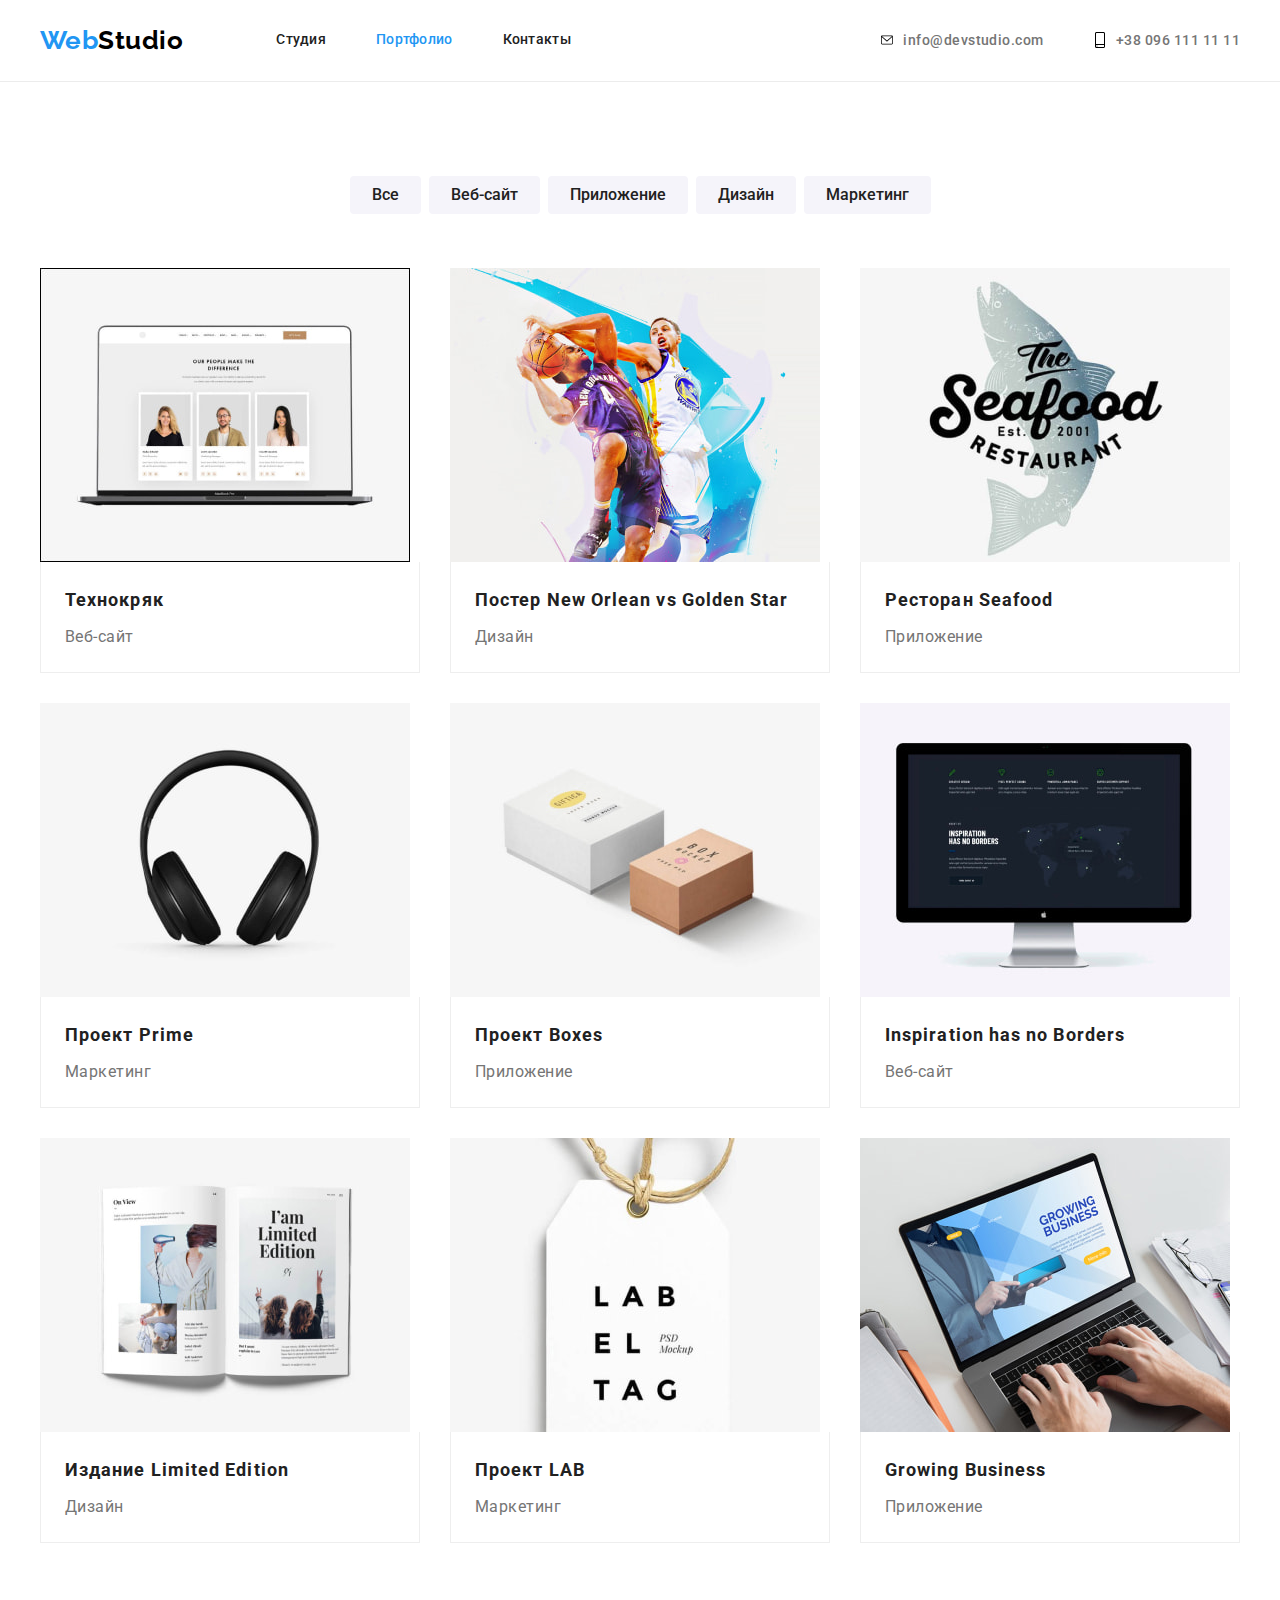
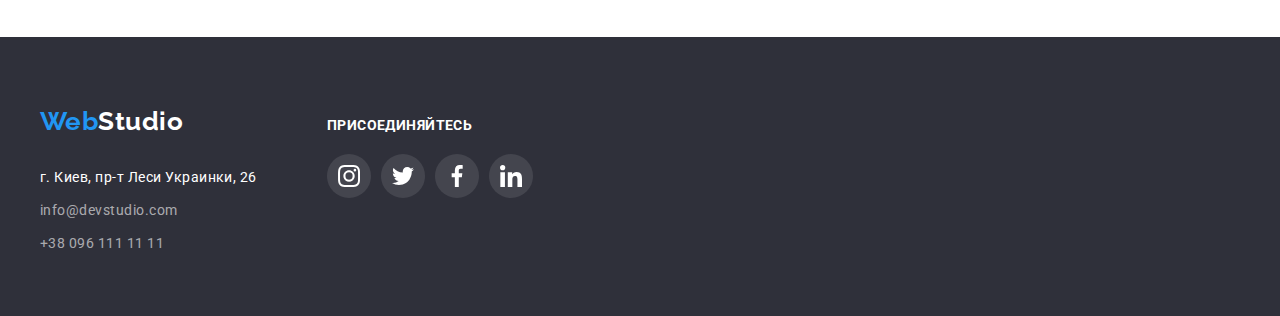
==== portfolio.html @ 5255c6f4 "Initial commit" ====
<!DOCTYPE html>
<html lang="ru">
  <head>
    <meta charset="UTF-8" />
    <meta http-equiv="X-UA-Compatible" content="IE=edge" />
    <meta name="viewport" content="width=device-width, initial-scale=1.0" />
    <link rel="preconnect" href="https://fonts.googleapis.com" />
    <link rel="preconnect" href="https://fonts.gstatic.com" crossorigin />
    <link
      href="https://fonts.googleapis.com/css2?family=Raleway:wght@700&family=Roboto:wght@400;500;700;900&display=swap"
      rel="stylesheet"
    />
    <link
      rel="stylesheet"
      href="https://cdnjs.cloudflare.com/ajax/libs/modern-normalize/1.1.0/modern-normalize.min.css"
      integrity="sha512-wpPYUAdjBVSE4KJnH1VR1HeZfpl1ub8YT/NKx4PuQ5NmX2tKuGu6U/JRp5y+Y8XG2tV+wKQpNHVUX03MfMFn9Q=="
      crossorigin="anonymous"
      referrerpolicy="no-referrer"
    />
    <link rel="stylesheet" href="css/main.css" />
    <title>Портфолио</title>
  </head>
  <body>
    <header class="header">
      <div class="container content-header">
        <a href="/index.html" lang="en" class="header-link link">
          <span class="logo">Web</span>Studio
        </a>
        <nav class="nav">
          <ul class="main-nav list">
            <li class="nav-item">
              <a href="index.html" class="main-nav-link link"> Студия</a>
            </li>
            <li class="nav-item">
              <a href="./portfolio.html" class="main-nav-link link"
                ><span class="color-studio">Портфолио</span>
              </a>
            </li>
            <li class="nav-item">
              <a href="" class="main-nav-link link">Контакты</a>
            </li>
          </ul>
        </nav>
        <ul class="aught-nav list">
          <li class="aught-nav-item">
            <a href="mailto:info@devstudio.com" class="aught-nav-link link">
              <svg class="nav-icon" width="12" height="16">
                <use href="./Images/icons.svg#icon-envelope"></use>
              </svg>
              info@devstudio.com
            </a>
          </li>

          <li class="aught-nav-item">
            <a href="tel:+380961111111" class="aught-nav-link link">
              <svg class="nav-icon" width="12" height="16">
                <use href="./Images/icons.svg#icon-smartphone"></use>
              </svg>
              +38 096 111 11 11</a
            >
          </li>
        </ul>
      </div>
    </header>

    <!-- MAIN -->
    <main>
      <section class="portfolio-section section">
        <!-- кнопки -->
        <div class="container">
          <h1 class="visually-hidden">Наши работы</h1>
          <ul class="buttons list">
            <li class="button-list"><button type="button" class="button">Все</button></li>
            <li class="button-list"><button type="button" class="button">Веб-сайт</button></li>
            <li class="button-list"><button type="button" class="button">Приложение</button></li>
            <li class="button-list"><button type="button" class="button">Дизайн</button></li>
            <li class="button-list"><button type="button" class="button">Маркетинг</button></li>
          </ul>
          <!-- Список работ -->
          <h2 class="visually-hidden">Список работ</h2>
          <ul class="works list">
            <li class="work-item">
              <a href="" class="work-article link">
                <div class="thumb">
                  <img src="Images/crack.jpg" alt="Веб-сайт" width="370" />
                </div>
                <div class="item-content">
                  <h3>Технокряк</h3>
                  <p>Веб-сайт</p>
                </div>
              </a>
            </li>
            <li class="work-item">
              <a href="" class="work-article link">
                <div class="thumb">
                  <img src="Images/poster.jpg" alt="Постер" width="370" />
                </div>
                <div class="item-content">
                  <h3>Постер New Orlean vs Golden Star</h3>
                  <p>Дизайн</p>
                </div>
              </a>
            </li>
            <li class="work-item">
              <a href="" class="work-article link">
                <div class="thumb">
                  <img src="Images/seafood.jpg" alt="Логотип" width="370" />
                </div>
                <div class="item-content">
                  <h3>Ресторан Seafood</h3>
                  <p>Приложение</p>
                </div>
              </a>
            </li>
            <li class="work-item">
              <a href="" class="work-article link">
                <div class="thumb">
                  <img src="Images/prime.jpg" alt="Наушники" width="370" />
                </div>
                <div class="item-content">
                  <h3>Проект Prime</h3>
                  <p>Маркетинг</p>
                </div>
              </a>
            </li>
            <li class="work-item">
              <a href="" class="work-article link">
                <div class="thumb">
                  <img src="Images/Booxes.jpg" alt="Коробки" width="370" />
                </div>
                <div class="item-content">
                  <h3>Проект Boxes</h3>
                  <p>Приложение</p>
                </div>
              </a>
            </li>
            <li class="work-item">
              <a href="" class="work-article link">
                <div class="thumb">
                  <img src="Images/insparation.jpg" alt="Веб-сайт" width="370" />
                </div>
                <div class="item-content">
                  <h3>Inspiration has no Borders</h3>
                  <p>Веб-сайт</p>
                </div>
              </a>
            </li>
            <li class="work-item">
              <a href="" class="work-article link">
                <div class="thumb">
                  <img src="Images/book.jpg" alt="Книга" width="370" />
                </div>
                <div class="item-content">
                  <h3>Издание Limited Edition</h3>
                  <p>Дизайн</p>
                </div>
              </a>
            </li>
            <li class="work-item">
              <a href="" class="work-article link">
                <div class="thumb">
                  <img src="Images/lab.jpg" alt="Лейбла" width="370" />
                </div>
                <div class="item-content">
                  <h3>Проект LAB</h3>
                  <p>Маркетинг</p>
                </div>
              </a>
            </li>
            <li class="work-item">
              <a href="" class="work-article link">
                <div class="thumb">
                  <img src="Images/growing.jpg" alt="Веб-сайт" width="370" />
                </div>
                <div class="item-content">
                  <h3>Growing Business</h3>
                  <p>Приложение</p>
                </div>
              </a>
            </li>
          </ul>
        </div>
      </section>
    </main>
    <footer class="footer">
      <div class="container container-footer">
        <div class="footer-addres-box">
          <a href="/index.html" lang="en" class="footer-link link"
            ><span class="logo">Web</span>Studio</a
          >
          <address class="footer-address">
            <p>г. Киев, пр-т Леси Украинки, 26</p>
            <ul class="footer-address-list list">
              <li class="footer-address-item">
                <a href="mailto:info@devstudio.com" class="footer-address-link link"
                  >info@devstudio.com</a
                >
              </li>
              <li class="footer-address-item">
                <a href="tel:+380961111111" class="footer-address-link link">+38 096 111 11 11</a>
              </li>
            </ul>
          </address>
        </div>
        <div class="footer-icon-box">
          <h3 class="footer-icon-title">присоединяйтесь</h3>
          <ul class="footer-icons-list list">
            <li class="footer-item">
              <a class="socials-footer-link link" href="" aria-label="Instagram">
                <svg class="footer-icon" width="22" height="22">
                  <use href="./Images/icons.svg#icon-instagram"></use>
                </svg>
              </a>
            </li>
            <li class="footer-item">
              <a class="socials-footer-link link" href="" aria-label="Twitter">
                <svg class="footer-icon" width="22" height="22">
                  <use href="./Images/icons.svg#icon-twitter"></use>
                </svg>
              </a>
            </li>
            <li class="footer-item">
              <a class="socials-footer-link link" href="" aria-label="Facebook">
                <svg class="footer-icon" width="22" height="22">
                  <use href="./Images/icons.svg#icon-facebook"></use>
                </svg>
              </a>
            </li>
            <li class="footer-item">
              <a class="socials-footer-link link" href="" aria-label="LinkerdIn">
                <svg class="footer-icon" width="22" height="22">
                  <use href="./Images/icons.svg#icon-linkedin"></use>
                </svg>
              </a>
            </li>
          </ul>
        </div>
      </div>
    </footer>
  </body>
</html>
---- css/main.css ----
/* color-hero-logo : FFFFFF 

primary-color-text :  #757575
secondary-color-text : #212121
acent-color #2196F3
*/

:root {
  --primary-color-text: #757575;
  --secondary-color-text: #212121;
  --color-hero: #ffffff;
  --acent-color-button-text: #f5f4fa;
  --acent-color-button-background: #2196f3;
  --acent-color-text: #2196f3;
  --color-button-background: #f5f4fa;
}

body {
  margin: 0;
  font-family: 'Roboto', sans-serif;
  color: var(--primary-color-text);
  font-style: normal;
  letter-spacing: 0.03em;
  font-weight: 400;
}
h1,
h2,
h3,
h4,
p {
  margin-top: 0;
  margin-bottom: 0;
}
img {
  display: block;
  max-width: 100%;
  height: auto;
}
.link {
  color: inherit;
  text-decoration: none;
  padding-left: 0;
  margin-right: 0;
  display: block;
}
.list {
  list-style-type: none;
  padding-left: 0;
  margin-left: 0;
  margin-bottom: 0;
  margin-top: 0;
}
.visually-hidden {
  position: absolute;
  width: 1px;
  height: 1px;
  margin: -1px;
  border: 0;
  padding: 0;

  white-space: nowrap;
  clip-path: inset(100%);
  clip: rect(0 0 0 0);
  overflow: hidden;
}

.header {
  padding-top: 25px;
  padding-bottom: 25px;
  border-bottom: 1px solid #ececec;
}
.content-header {
  display: flex;
  align-items: center;
}

.header-link {
  color: #000000;
  font-family: 'Raleway', sans-serif;

  font-weight: 700;
  font-size: 26px;
  line-height: 1.19;

  margin-right: 93px;
}

.logo {
  color: var(--acent-color-text);
}
.color-studio {
  color: var(--acent-color-text);
}
.color-portfolio {
  color: var(--acent-color-text);
}

.main-nav {
  display: flex;
}

.main-nav .main-nav-link:hover,
.main-nav .main-nav-link:focus {
  color: var(--acent-color-text);
}

.main-nav-link {
  font-weight: 500;
  font-size: 14px;
  line-height: 1.14;
  letter-spacing: 0.02em;
  color: var(--secondary-color-text);
}
.nav-item {
  margin-right: 50px;
}
.nav-item:last-child {
  margin-right: 0;
}

.aught-nav {
  display: flex;
  margin-left: auto;
}
.aught-nav-link {
  display: flex;
  font-weight: 500;
  font-size: 14px;
  line-height: 1.71;
  justify-content: center;
  align-items: center;
}
.nav-icon {
  margin-right: 10px;
}

.aught-nav-item {
  margin-right: 50px;
}
.aught-nav-item:last-child {
  margin-right: 0px;
}

.aught-nav .aught-nav-link:hover,
.aught-nav .aught-nav-link:focus {
  color: var(--acent-color-text);
}
.aught-nav-link:hover .nav-icon,
.aught-nav-link:focus .nav-icon {
  fill: var(--acent-color-text);
}
.container {
  width: 1200px;
  margin-left: auto;
  margin-right: auto;
  padding-left: 15px;
  padding-right: 15px;
}

/* РіРµСЂРѕР№*/

/* .hero-section {
  padding-top: 200px;
  padding-bottom: 200px;
} */
.container-hero {
  max-width: 1600px;
  height: 600px;
  text-align: center;
  margin-right: auto;
  margin-left: auto;

  background-image: linear-gradient(to right, rgba(47, 48, 58, 0.4), rgba(47, 48, 58, 0.4)),
    url(../Images/hero.jpg);
  background-size: cover;
  background-repeat: no-repeat;
  background-position: center;
  padding-top: 200px;
  padding-bottom: 200px;
}

.hero-title {
  font-weight: 900;
  font-size: 44px;
  line-height: 1.36;

  /* or 136% */

  letter-spacing: 0.06em;
  text-transform: uppercase;
  color: var(--color-hero);

  margin: 0 auto 30px;
  width: 696px;
}

.hero-btn {
  font-family: inherit;
  font-weight: 700;
  font-size: 16px;
  line-height: 1.87;

  letter-spacing: 0.06em;
  align-items: center;
  text-align: center;
  color: var(--color-hero);
  background: #2196f3;
  box-shadow: 0px 4px 4px rgba(0, 0, 0, 0.15);
  border-radius: 4px;
  min-width: 200px;
  padding: 10px 32px;
  border: none;
  cursor: pointer;
}

.section {
  padding-top: 94px;
  padding-bottom: 94px;
}

/* С†РµРЅРѕСЃС‚Рё */
.values.section {
  padding-bottom: 0;
}
.values-lists {
  display: flex;
}
.values-list {
  margin-right: 30px;
  width: 270px;
}
.values-list:last-child {
  margin-right: 0;
}

.values-list > h3 {
  color: var(--secondary-color-text);
  font-weight: 700;
  font-size: 14px;
  line-height: 1.14;
  text-transform: uppercase;
  margin-bottom: 10px;
}
.values-list > p {
  font-size: 14px;
  line-height: 1.71;
}

/* value icons ///////////////////////////////xxxxxxx//*/
.box-icon {
  display: flex;
  justify-content: center;
  align-items: center;

  width: 270x;
  height: 120px;
  background: #f5f4fa;
  border-radius: 4px;
  margin-bottom: 30px;
}
.value-icon {
  display: flex;
  justify-content: center;
  align-items: center;

  width: 70px;
  height: 70px;
}
/* Р С• Р Р…Р В°РЎРѓ  */
.about h2 {
  font-weight: 700;
  font-size: 36px;
  line-height: 1.16;
  text-align: center;
  color: var(--secondary-color-text);
  margin-bottom: 50px;
}
.about-lists {
  display: flex;
}
.about-list {
  margin-right: 30px;
}
.about-list:last-child {
  margin-right: 0;
}
/* РєРѕРјР°РЅРґР°  */
.teams.section {
  background: #f5f4fa;
}
.teams-lists {
  display: flex;
}
.teams h2 {
  font-weight: 700;
  font-size: 36px;
  line-height: 1.16;
  text-align: center;
  color: var(--secondary-color-text);
  margin-bottom: 50px;
}
.team-list {
  margin-right: 30px;
  text-align: center;
  box-shadow: 0px 1px 3px rgba(0, 0, 0, 0.12), 0px 1px 1px rgba(0, 0, 0, 0.14),
    0px 2px 1px rgba(0, 0, 0, 0.2);
  border-radius: 0px 0px 4px 4px;
}
.team-list:last-child {
  margin-right: 0;
}

.team-list h3 {
  font-weight: 500;
  font-size: 16px;
  line-height: 1.18;
  /* identical to box height */
  color: var(--secondary-color-text);
}
.team-list p {
  font-size: 16px;
  line-height: 1.18;
  /* identical to box height */
}

.team-card {
  padding-bottom: 30px;
  padding-top: 30px;
}
.team-card > h3 {
  margin-bottom: 10px;
}

.socials {
  display: flex;
  align-items: center;
  justify-content: center;
  margin-top: 16px;
}

.socials-item:not(:last-child) {
  margin-right: 10px;
}
/* СЃРѕС† РёРєРѕРЅРєРё  ////////////////////////////////////////////*/
.socials-link {
  display: flex;
  justify-content: center;
  align-items: center;

  width: 44px;
  height: 44px;

  background-color: #fff;
  border-radius: 50%;
}

.socials-icon {
  fill: #afb1b8;
}

.socials-link:hover,
.socials-link:focus {
  background-color: var(--acent-color-text);
}

.socials-link:hover .socials-icon,
.socials-link:focus .socials-icon {
  fill: var(--acent-color-button-text);
}
.clients-section {
  padding-top: 94px;
  padding-bottom: 94px;
}
.clients-list {
  display: flex;
  justify-content: center;
  align-items: center;
}
.client-title {
  font-weight: 700;
  font-size: 36px;
  line-height: 1.16;
  text-align: center;
  letter-spacing: 0.03em;

  color: var(--secondary-color-text);
  margin-bottom: 50px;
}

.client-link {
  display: flex;
  align-items: center;
  justify-content: center;
  display: flex;
  width: 170px;
  height: 92px;
  border: 1px solid #afb1b8;
  box-sizing: border-box;
  border-radius: 4px;
}

.client-item:not(:last-child) {
  margin-right: 30px;
}

.client-icon {
  fill: #afb1b8;
}

.client-link:hover,
.client-link:focus {
  border: 1px solid var(--acent-color-text);
}
.client-link:hover .client-icon,
.client-link:focus .client-icon {
  fill: var(--acent-color-text);
}

/*Р¤СѓС‚С‚РµСЂ ////////////////////////////////////////////////*/
.container-footer {
  display: flex;
}
.footer {
  background-color: #2f303a;
  color: #ffffff;
  padding-top: 60px;
  padding-bottom: 60px;
}

.footer-link {
  font-family: 'Raleway', sans-serif;

  font-weight: 700;
  font-size: 26px;
  line-height: 1.92;
  margin-bottom: 20px;
}

.footer-address > p {
  font-style: normal;
  font-size: 14px;
  line-height: 1.71;
  margin-bottom: 9px;
}

.footer-address-link {
  font-size: 14px;
  line-height: 1.71;
  color: rgba(255, 255, 255, 0.6);
  font-style: normal;
}
.footer-address-item {
  margin-bottom: 9px;
}
.footer-address-item:last-child {
  margin-bottom: 0;
}

.footer-address-list .footer-address-link:hover,
.footer-address-list .footer-address-link:focus {
  color: var(--acent-color-text);
}
.footer-addres-box {
  margin-right: 70px;
}
.container-footer {
  display: flex;
  align-items: baseline;
}

.footer-icons-list {
  display: flex;
  align-items: center;
  justify-content: center;
}

.footer-item:not(:last-child) {
  margin-right: 10px;
}

.socials-footer-link {
  display: flex;
  justify-content: center;
  align-items: center;

  width: 44px;
  height: 44px;

  background-color: rgba(255, 255, 255, 0.1);
  border-radius: 50%;
}
.socials-footer-link:hover,
.socials-footer-link:focus {
  background-color: var(--acent-color-text);
}
.footer-icon {
  fill: var(--color-hero);
}

.footer-icon-title {
  font-weight: 700;
  font-size: 14px;
  line-height: 1.14;
  letter-spacing: 0.03em;
  text-transform: uppercase;
  margin-bottom: 20px;
}

/* РџРѕСЂС‚С„РѕР»РёРѕ */

.button {
  font-family: inherit;
  font-weight: 500;
  font-size: 16px;
  line-height: 1.62;
  /* identical to box height, or 162% */

  text-align: center;
  color: var(--secondary-color-text);
  background: var(--color-button-background);
  border-radius: 4px;
  border: none;
  cursor: pointer;
  padding: 6px 22px;
}

.buttons {
  display: flex;
  justify-content: center;
  margin-bottom: 54px;
}

.button-list {
  margin-right: 8px;
}

.button-list:last-child {
  margin-right: 0;
}

.buttons .button:hover,
.buttons .button:focus {
  color: var(--acent-color-button-text);
  background-color: var(--acent-color-button-background);
  box-shadow: 0px 3px 1px rgba(0, 0, 0, 0.1), 0px 1px 2px rgba(0, 0, 0, 0.08),
    0px 2px 2px rgba(0, 0, 0, 0.12);
}

.works {
  display: flex;
  flex-wrap: wrap;
  margin-left: -30px;
  margin-top: -30px;
}
.work-item {
  flex-basis: calc(100% / 3 - 30px);
  margin-left: 30px;
  margin-top: 30px;
}
.work-item h3 {
  color: var(--secondary-color-text);
  font-weight: 700;
  font-size: 18px;
  line-height: 2;
  /* identical to box height, or 200% */
  letter-spacing: 0.06em;
}

.work-item p {
  font-size: 16px;
  line-height: 1.87;

  /* identical to box height, or 187% */
}

.item-content {
  padding: 20px 24px;
  border-right: 1px solid #eeeeee;
  border-bottom: 1px solid #eeeeee;
  border-left: 1px solid #eeeeee;
}

.item-content > h3 {
  margin-bottom: 4px;
}

.work-item .work-article:hover,
.work-item .work-article:focus {
  box-shadow: 0px 1px 1px rgba(0, 0, 0, 0.12), 0px 4px 4px rgba(0, 0, 0, 0.06),
    1px 4px 6px rgba(0, 0, 0, 0.16);
}
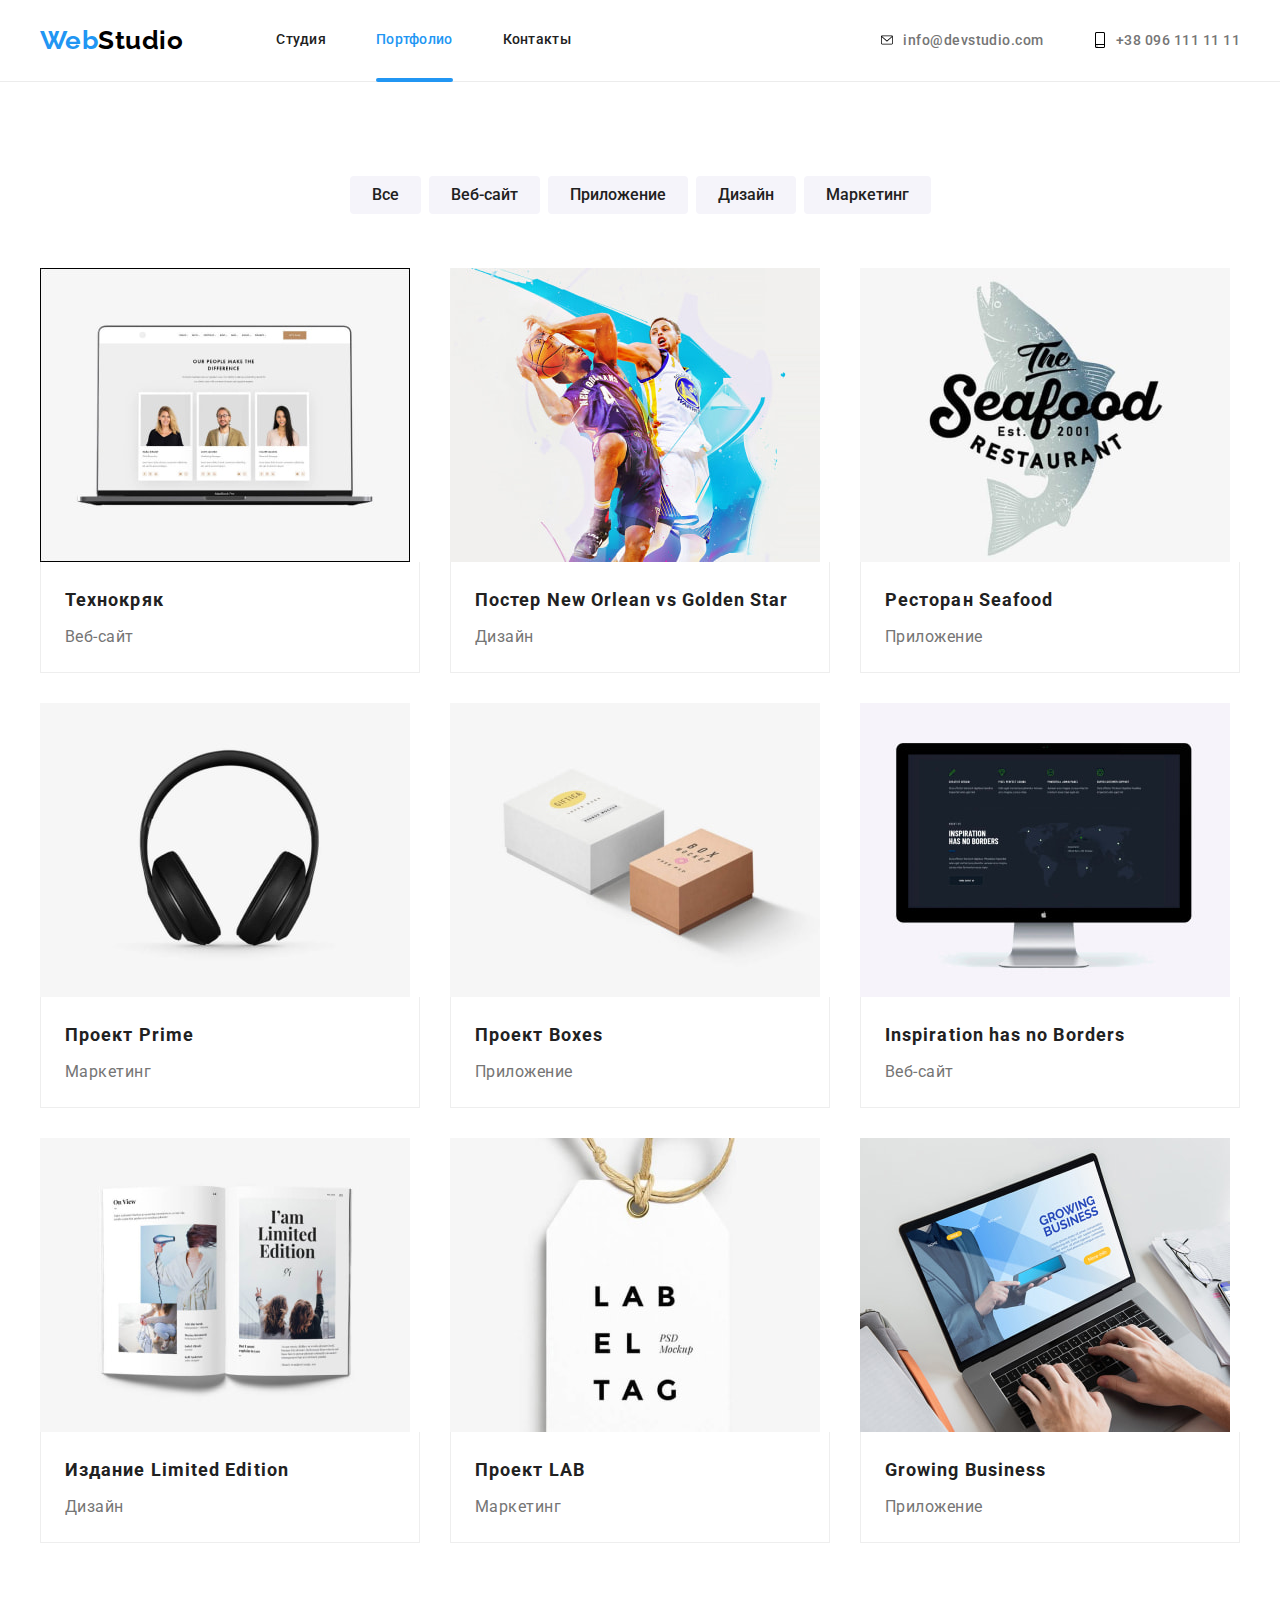
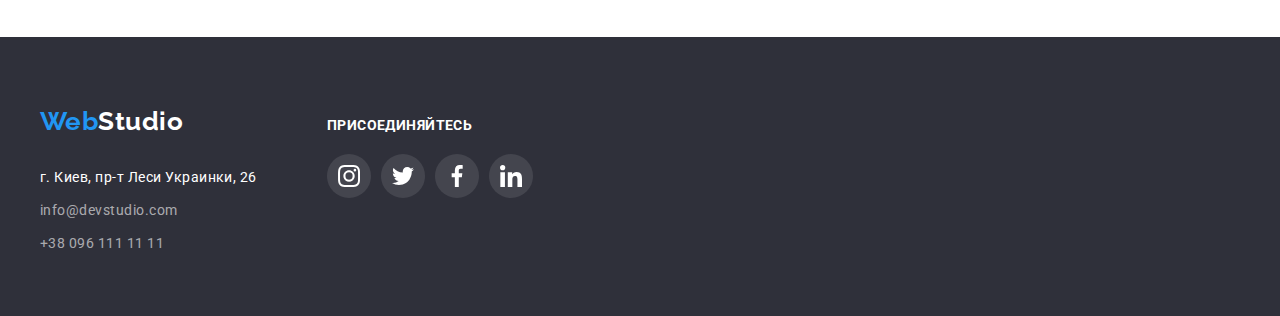
==== commit 370fd78d: "final" ====
--- a/portfolio.html
+++ b/portfolio.html
@@ -29,12 +29,10 @@
         <nav class="nav">
           <ul class="main-nav list">
             <li class="nav-item">
-              <a href="index.html" class="main-nav-link link"> Студия</a>
+              <a href="index.html" class="main-nav-link link">Студия</a>
             </li>
             <li class="nav-item">
-              <a href="./portfolio.html" class="main-nav-link link"
-                ><span class="color-studio">Портфолио</span>
-              </a>
+              <a href="./portfolio.html" class="main-nav-link current link"> Портфолио</a>
             </li>
             <li class="nav-item">
               <a href="" class="main-nav-link link">Контакты</a>
@@ -83,6 +81,13 @@
               <a href="" class="work-article link">
                 <div class="thumb">
                   <img src="Images/crack.jpg" alt="Веб-сайт" width="370" />
+                  <div class="overlay-card">
+                    <p class="overlay-text">
+                      Ресурс предлагает комплексные предложения с разным уровнем функционала и
+                      сервисов. Все это позволит посетителю получить исчерпывающие сведения о
+                      компании или частном лице.
+                    </p>
+                  </div>
                 </div>
                 <div class="item-content">
                   <h3>Технокряк</h3>
@@ -94,6 +99,13 @@
               <a href="" class="work-article link">
                 <div class="thumb">
                   <img src="Images/poster.jpg" alt="Постер" width="370" />
+                  <div class="overlay-card">
+                    <p class="overlay-text">
+                      Ресурс предлагает комплексные предложения с разным уровнем функционала и
+                      сервисов. Все это позволит посетителю получить исчерпывающие сведения о
+                      компании или частном лице.
+                    </p>
+                  </div>
                 </div>
                 <div class="item-content">
                   <h3>Постер New Orlean vs Golden Star</h3>
@@ -105,6 +117,13 @@
               <a href="" class="work-article link">
                 <div class="thumb">
                   <img src="Images/seafood.jpg" alt="Логотип" width="370" />
+                  <div class="overlay-card">
+                    <p class="overlay-text">
+                      Ресурс предлагает комплексные предложения с разным уровнем функционала и
+                      сервисов. Все это позволит посетителю получить исчерпывающие сведения о
+                      компании или частном лице.
+                    </p>
+                  </div>
                 </div>
                 <div class="item-content">
                   <h3>Ресторан Seafood</h3>
@@ -116,6 +135,13 @@
               <a href="" class="work-article link">
                 <div class="thumb">
                   <img src="Images/prime.jpg" alt="Наушники" width="370" />
+                  <div class="overlay-card">
+                    <p class="overlay-text">
+                      Ресурс предлагает комплексные предложения с разным уровнем функционала и
+                      сервисов. Все это позволит посетителю получить исчерпывающие сведения о
+                      компании или частном лице.
+                    </p>
+                  </div>
                 </div>
                 <div class="item-content">
                   <h3>Проект Prime</h3>
@@ -127,6 +153,13 @@
               <a href="" class="work-article link">
                 <div class="thumb">
                   <img src="Images/Booxes.jpg" alt="Коробки" width="370" />
+                  <div class="overlay-card">
+                    <p class="overlay-text">
+                      Ресурс предлагает комплексные предложения с разным уровнем функционала и
+                      сервисов. Все это позволит посетителю получить исчерпывающие сведения о
+                      компании или частном лице.
+                    </p>
+                  </div>
                 </div>
                 <div class="item-content">
                   <h3>Проект Boxes</h3>
@@ -138,6 +171,13 @@
               <a href="" class="work-article link">
                 <div class="thumb">
                   <img src="Images/insparation.jpg" alt="Веб-сайт" width="370" />
+                  <div class="overlay-card">
+                    <p class="overlay-text">
+                      Ресурс предлагает комплексные предложения с разным уровнем функционала и
+                      сервисов. Все это позволит посетителю получить исчерпывающие сведения о
+                      компании или частном лице.
+                    </p>
+                  </div>
                 </div>
                 <div class="item-content">
                   <h3>Inspiration has no Borders</h3>
@@ -149,6 +189,13 @@
               <a href="" class="work-article link">
                 <div class="thumb">
                   <img src="Images/book.jpg" alt="Книга" width="370" />
+                  <div class="overlay-card">
+                    <p class="overlay-text">
+                      Ресурс предлагает комплексные предложения с разным уровнем функционала и
+                      сервисов. Все это позволит посетителю получить исчерпывающие сведения о
+                      компании или частном лице.
+                    </p>
+                  </div>
                 </div>
                 <div class="item-content">
                   <h3>Издание Limited Edition</h3>
@@ -160,6 +207,13 @@
               <a href="" class="work-article link">
                 <div class="thumb">
                   <img src="Images/lab.jpg" alt="Лейбла" width="370" />
+                  <div class="overlay-card">
+                    <p class="overlay-text">
+                      Ресурс предлагает комплексные предложения с разным уровнем функционала и
+                      сервисов. Все это позволит посетителю получить исчерпывающие сведения о
+                      компании или частном лице.
+                    </p>
+                  </div>
                 </div>
                 <div class="item-content">
                   <h3>Проект LAB</h3>
@@ -171,6 +225,13 @@
               <a href="" class="work-article link">
                 <div class="thumb">
                   <img src="Images/growing.jpg" alt="Веб-сайт" width="370" />
+                  <div class="overlay-card">
+                    <p class="overlay-text">
+                      Ресурс предлагает комплексные предложения с разным уровнем функционала и
+                      сервисов. Все это позволит посетителю получить исчерпывающие сведения о
+                      компании или частном лице.
+                    </p>
+                  </div>
                 </div>
                 <div class="item-content">
                   <h3>Growing Business</h3>
--- a/css/main.css
+++ b/css/main.css
@@ -88,15 +88,11 @@
 .logo {
   color: var(--acent-color-text);
 }
-.color-studio {
-  color: var(--acent-color-text);
-}
-.color-portfolio {
-  color: var(--acent-color-text);
-}
+
 
 .main-nav {
   display: flex;
+  
 }
 
 .main-nav .main-nav-link:hover,
@@ -105,11 +101,34 @@
 }
 
 .main-nav-link {
+  position: relative;
   font-weight: 500;
   font-size: 14px;
   line-height: 1.14;
   letter-spacing: 0.02em;
   color: var(--secondary-color-text);
+  transition: color 250ms cubic-bezier(0.4, 0, 0.2, 1);
+  
+}
+
+
+.current{
+  color: var(--acent-color-text)
+}
+
+.current::after {
+  position: absolute;
+  left: 0;
+   bottom: -34px;
+  display: block;
+  content: '';
+  
+  width: 100%;
+  height: 4px;
+  
+  background-color: #2196F3;
+  border-radius: 2px;
+ 
 }
 .nav-item {
   margin-right: 50px;
@@ -129,9 +148,11 @@
   line-height: 1.71;
   justify-content: center;
   align-items: center;
+  transition: color 250ms cubic-bezier(0.4, 0, 0.2, 1) ; 
 }
 .nav-icon {
   margin-right: 10px;
+  transition: fill 250ms cubic-bezier(0.4, 0, 0.2, 1)
 }
 
 .aught-nav-item {
@@ -284,6 +305,28 @@
 .about-list:last-child {
   margin-right: 0;
 }
+
+.about-thumb{
+  position: relative;
+}
+
+.about-thumb .about-paragraph{
+ 
+font-weight: 700;
+font-size: 14px;
+line-height: 1,14;
+text-align: center;
+position: absolute;
+text-transform: uppercase;
+color: var(--color-hero);
+background-color: rgba(47, 48, 58, 0.8);
+padding-top: 27px;
+padding-bottom: 27px;
+
+position: absolute;
+width: 100%;
+bottom: 0;
+}
 /* РєРѕРјР°РЅРґР°  */
 .teams.section {
   background: #f5f4fa;
@@ -352,6 +395,8 @@
 
   background-color: #fff;
   border-radius: 50%;
+
+  transition: background-color 250ms cubic-bezier(0.4, 0, 0.2, 1), fill 250ms cubic-bezier(0.4, 0, 0.2, 1)  ;
 }
 
 .socials-icon {
@@ -397,6 +442,7 @@
   border: 1px solid #afb1b8;
   box-sizing: border-box;
   border-radius: 4px;
+  transition: border 250ms cubic-bezier(0.4, 0, 0.2, 1);
 }
 
 .client-item:not(:last-child) {
@@ -405,6 +451,7 @@
 
 .client-icon {
   fill: #afb1b8;
+  transition:fill 250ms cubic-bezier(0.4, 0, 0.2, 1);
 }
 
 .client-link:hover,
@@ -448,6 +495,7 @@
   line-height: 1.71;
   color: rgba(255, 255, 255, 0.6);
   font-style: normal;
+  
 }
 .footer-address-item {
   margin-bottom: 9px;
@@ -488,6 +536,8 @@
 
   background-color: rgba(255, 255, 255, 0.1);
   border-radius: 50%;
+
+  transition: background-color 250ms cubic-bezier(0.4, 0, 0.2, 1)
 }
 .socials-footer-link:hover,
 .socials-footer-link:focus {
@@ -505,8 +555,61 @@
   text-transform: uppercase;
   margin-bottom: 20px;
 }
-
-/* РџРѕСЂС‚С„РѕР»РёРѕ */
+ .backdrop {
+   position: fixed;
+   top: 0;
+   left: 0;
+   width: 100%;
+   height: 100%;
+   background-color: rgba(0, 0, 0, 0.2);
+  opacity: 1;
+  transition: opacity 250ms cubic-bezier(0.4, 0, 0.2, 1)
+ }
+ .modal{
+  position: absolute;
+  min-width: 528px;
+  min-height: 581px;
+  top: 50%;
+  left: 50%;
+  transform: translate(-50%,-50%) scale(1);
+  background-color: var(--color-hero);
+  box-shadow: 0px 1px 3px rgba(0, 0, 0, 0.12),
+  0px 1px 1px rgba(0, 0, 0, 0.14),
+  0px 2px 1px rgba(0, 0, 0, 0.2);
+  border-radius: 4px;
+  padding: 15px;
+  
+  transition: transform 250ms cubic-bezier(0.4, 0, 0.2, 1);
+ }
+.backdrop.is-hidden {
+  opacity: 0;
+  pointer-events: none;
+
+}
+.backdrop.is-hidden.modal{
+  transform: translate(-50%, -50%) scale(0.8);
+}
+.modal-close-button {
+ 
+  position: absolute;
+  top: 0;
+  right: 0;
+  display: flex;
+  align-items: center;
+ 
+  background-color: var(--color-hero);
+  border: 1px solid rgba(0, 0, 0, 0.1);
+  cursor: pointer;
+  border-radius:50% ;
+
+  width: 30px;
+  height: 30px;
+
+  margin-top: 8px;
+  margin-right: 8px;
+}
+
+/* Портфолио */
 
 .button {
   font-family: inherit;
@@ -522,6 +625,10 @@
   border: none;
   cursor: pointer;
   padding: 6px 22px;
+
+  
+transition: color 250ms cubic-bezier(0.4, 0, 0.2, 1), background-color 250ms cubic-bezier(0.4, 0, 0.2, 1),
+ box-shadow 250ms cubic-bezier(0.4, 0, 0.2, 1) ;
 }
 
 .buttons {
@@ -546,6 +653,45 @@
     0px 2px 2px rgba(0, 0, 0, 0.12);
 }
 
+.thumb{
+  position: relative;
+  overflow: hidden;
+}
+/* .thumb::before
+{
+  content: '';
+  
+  background-color: rgba(33, 150, 243, 0.9);
+  opacity: 0;
+  transition: opacity 250ms cubic-bezier(0.4, 0, 0.2, 1);
+}
+.work-article:hover .thumb::before{
+  opacity: 1;
+} */
+
+.overlay-card{
+  position: absolute;
+  top: 0;
+  width: 100%;
+  height: 100%;
+background-color: rgba(33, 150, 243, 0.9);
+
+
+transform: translateY(100%);
+transition: transform 250ms cubic-bezier(0.4, 0, 0.2, 1) ;
+}
+.overlay-text{
+  
+font-weight: 400;
+font-size: 18px;
+line-height: 2;
+padding: 63px 24px;
+color: var(--color-hero);
+transition: translate 250ms cubic-bezier(0.4, 0, 0.2, 1);
+}
+.work-article:hover .overlay-card {
+  transform: translateY(0);
+}
 .works {
   display: flex;
   flex-wrap: wrap;
@@ -584,8 +730,14 @@
   margin-bottom: 4px;
 }
 
+.work-article {
+  transition: box-shadow 250ms cubic-bezier(0.4, 0, 0.2, 1);
+}
+
 .work-item .work-article:hover,
 .work-item .work-article:focus {
   box-shadow: 0px 1px 1px rgba(0, 0, 0, 0.12), 0px 4px 4px rgba(0, 0, 0, 0.06),
     1px 4px 6px rgba(0, 0, 0, 0.16);
 }
+
+
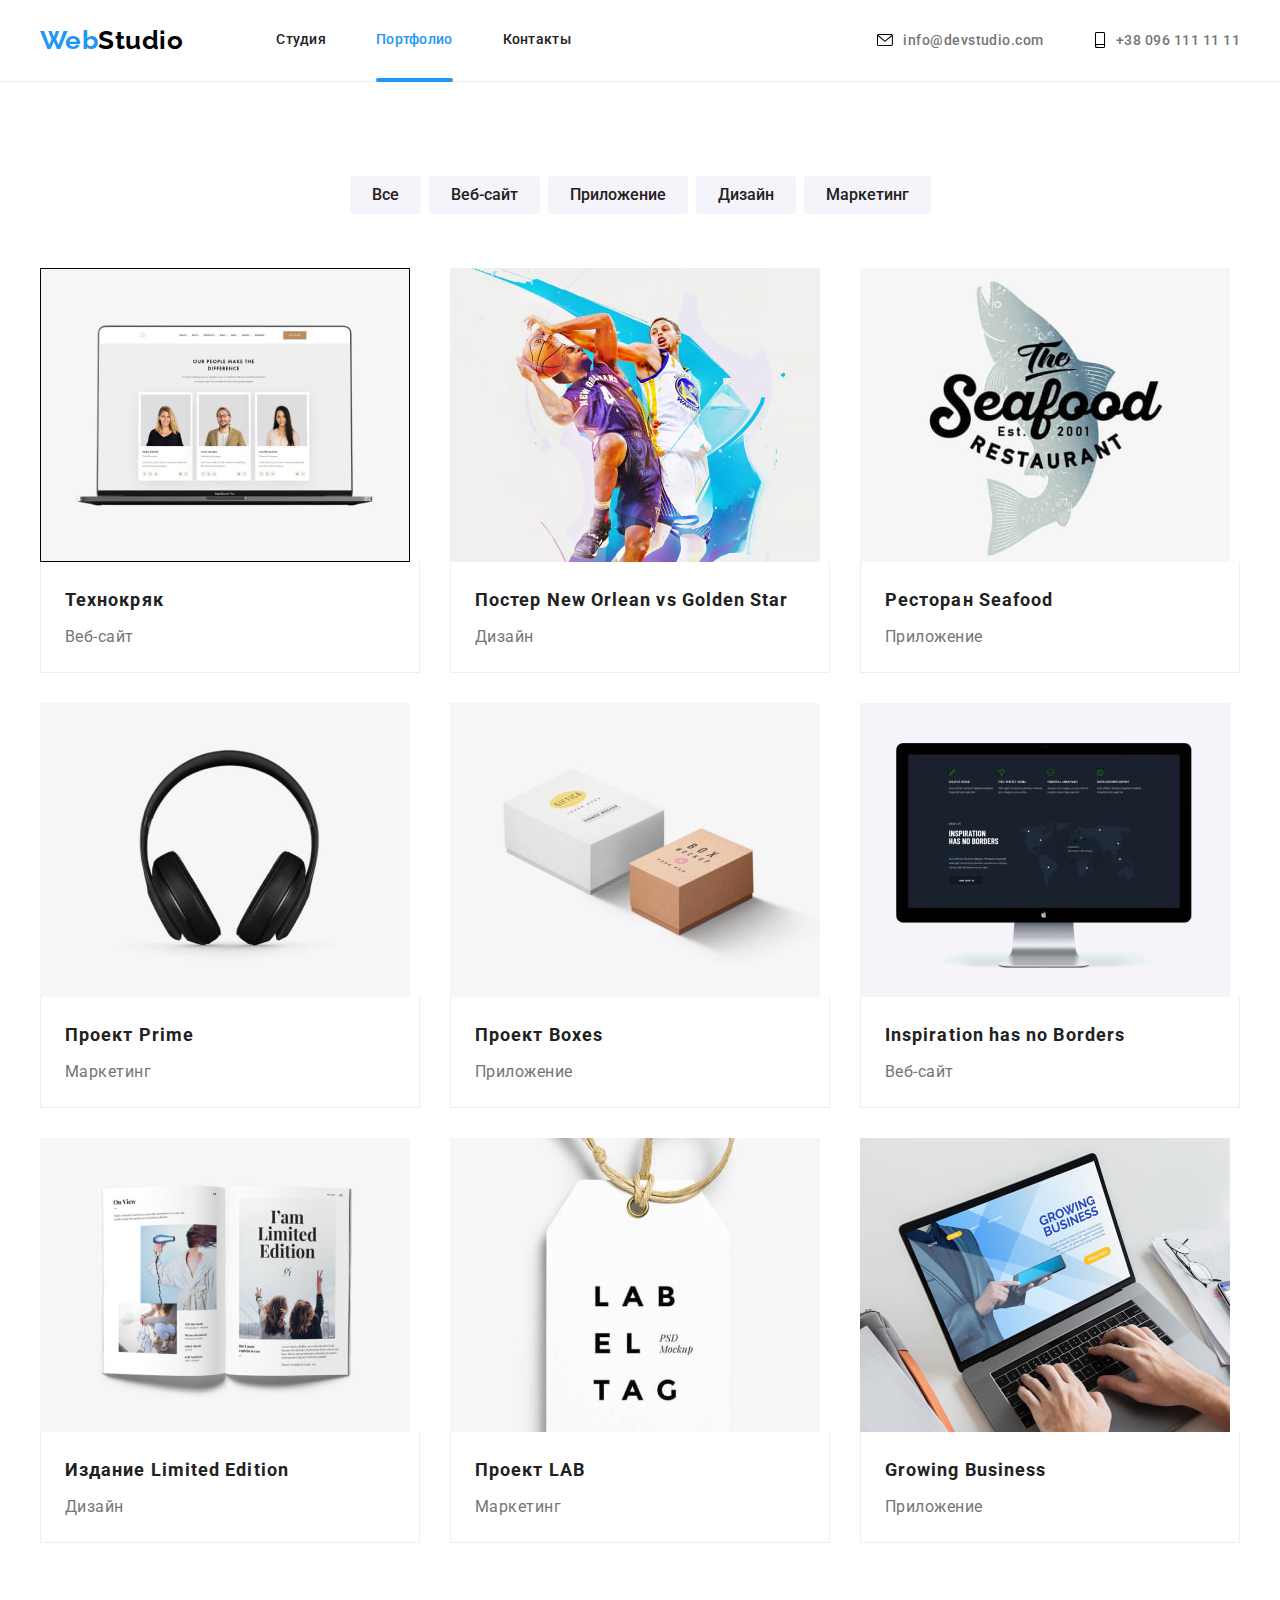
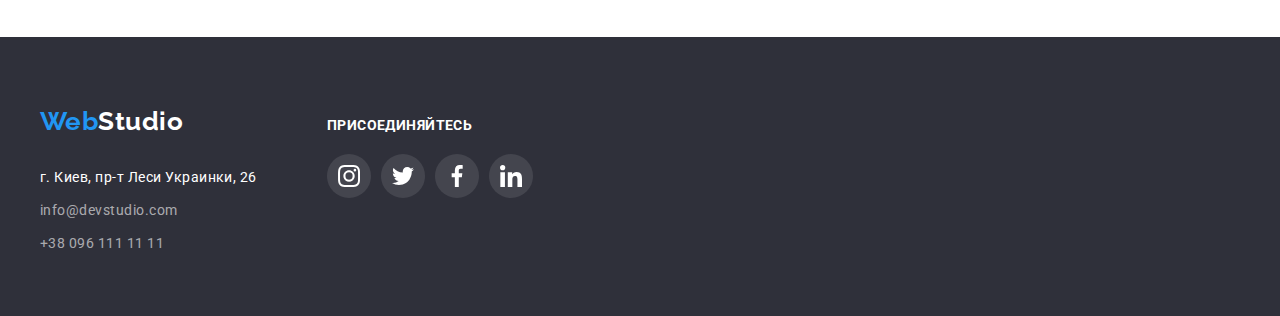
==== commit 657462af: "final1" ====
--- a/portfolio.html
+++ b/portfolio.html
@@ -42,7 +42,7 @@
         <ul class="aught-nav list">
           <li class="aught-nav-item">
             <a href="mailto:info@devstudio.com" class="aught-nav-link link">
-              <svg class="nav-icon" width="12" height="16">
+              <svg class="nav-icon" width="16" height="12">
                 <use href="./Images/icons.svg#icon-envelope"></use>
               </svg>
               info@devstudio.com
--- a/css/main.css
+++ b/css/main.css
@@ -396,11 +396,12 @@
   background-color: #fff;
   border-radius: 50%;
 
-  transition: background-color 250ms cubic-bezier(0.4, 0, 0.2, 1), fill 250ms cubic-bezier(0.4, 0, 0.2, 1)  ;
+  transition: background-color 250ms cubic-bezier(0.4, 0, 0.2, 1)  ;
 }
 
 .socials-icon {
   fill: #afb1b8;
+  transition:fill 250ms cubic-bezier(0.4, 0, 0.2, 1);
 }
 
 .socials-link:hover,
@@ -495,6 +496,7 @@
   line-height: 1.71;
   color: rgba(255, 255, 255, 0.6);
   font-style: normal;
+  transition: color 250ms cubic-bezier(0.4, 0, 0.2, 1); ;
   
 }
 .footer-address-item {
@@ -563,7 +565,8 @@
    height: 100%;
    background-color: rgba(0, 0, 0, 0.2);
   opacity: 1;
-  transition: opacity 250ms cubic-bezier(0.4, 0, 0.2, 1)
+  visibility: visible;
+  transition: opacity 250ms cubic-bezier(0.4, 0, 0.2, 1), visibility 250ms cubic-bezier(0.4, 0, 0.2, 1) ;
  }
  .modal{
   position: absolute;
@@ -579,11 +582,12 @@
   border-radius: 4px;
   padding: 15px;
   
-  transition: transform 250ms cubic-bezier(0.4, 0, 0.2, 1);
+  transition: transform 250ms cubic-bezier(0.4, 0, 0.2, 1) ;
  }
 .backdrop.is-hidden {
   opacity: 0;
   pointer-events: none;
+visibility: hidden;
 
 }
 .backdrop.is-hidden.modal{
@@ -689,7 +693,8 @@
 color: var(--color-hero);
 transition: translate 250ms cubic-bezier(0.4, 0, 0.2, 1);
 }
-.work-article:hover .overlay-card {
+.work-article:hover .overlay-card,
+.work-article:focus .overlay-card{
   transform: translateY(0);
 }
 .works {
